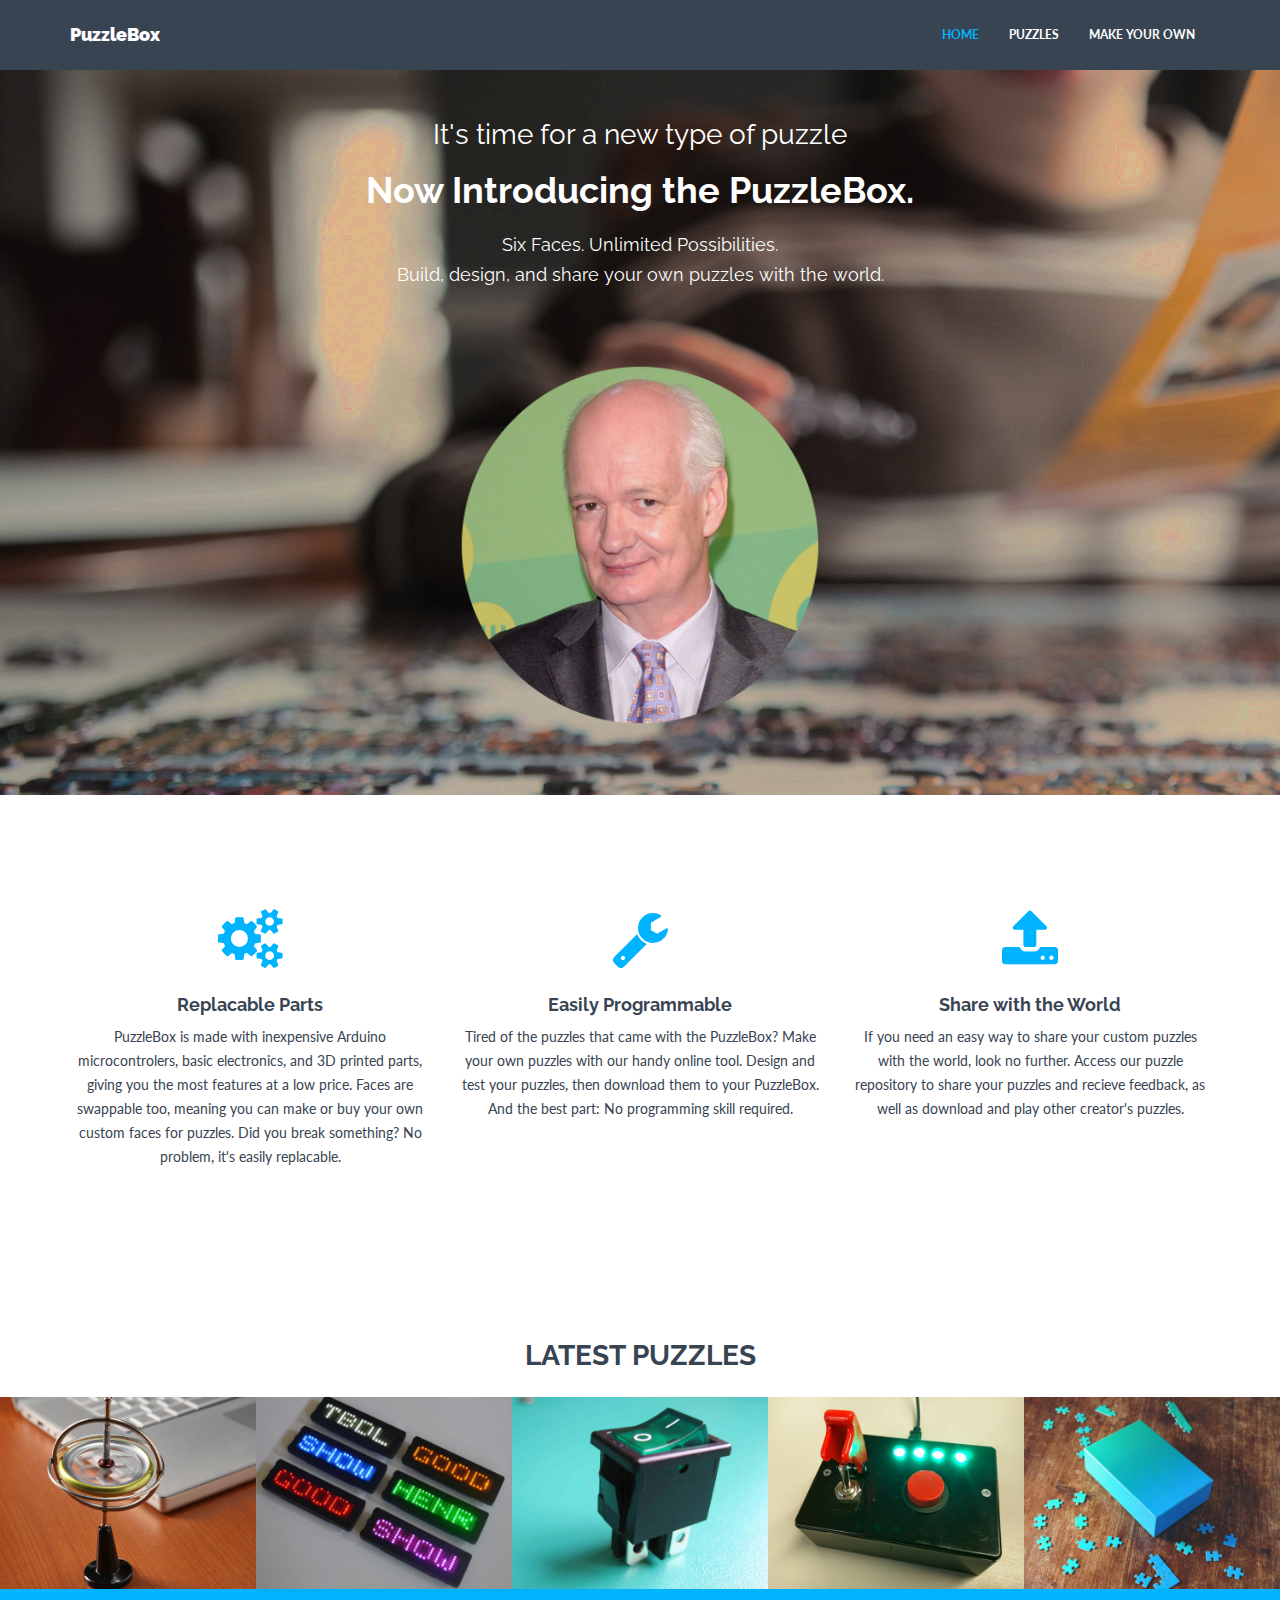
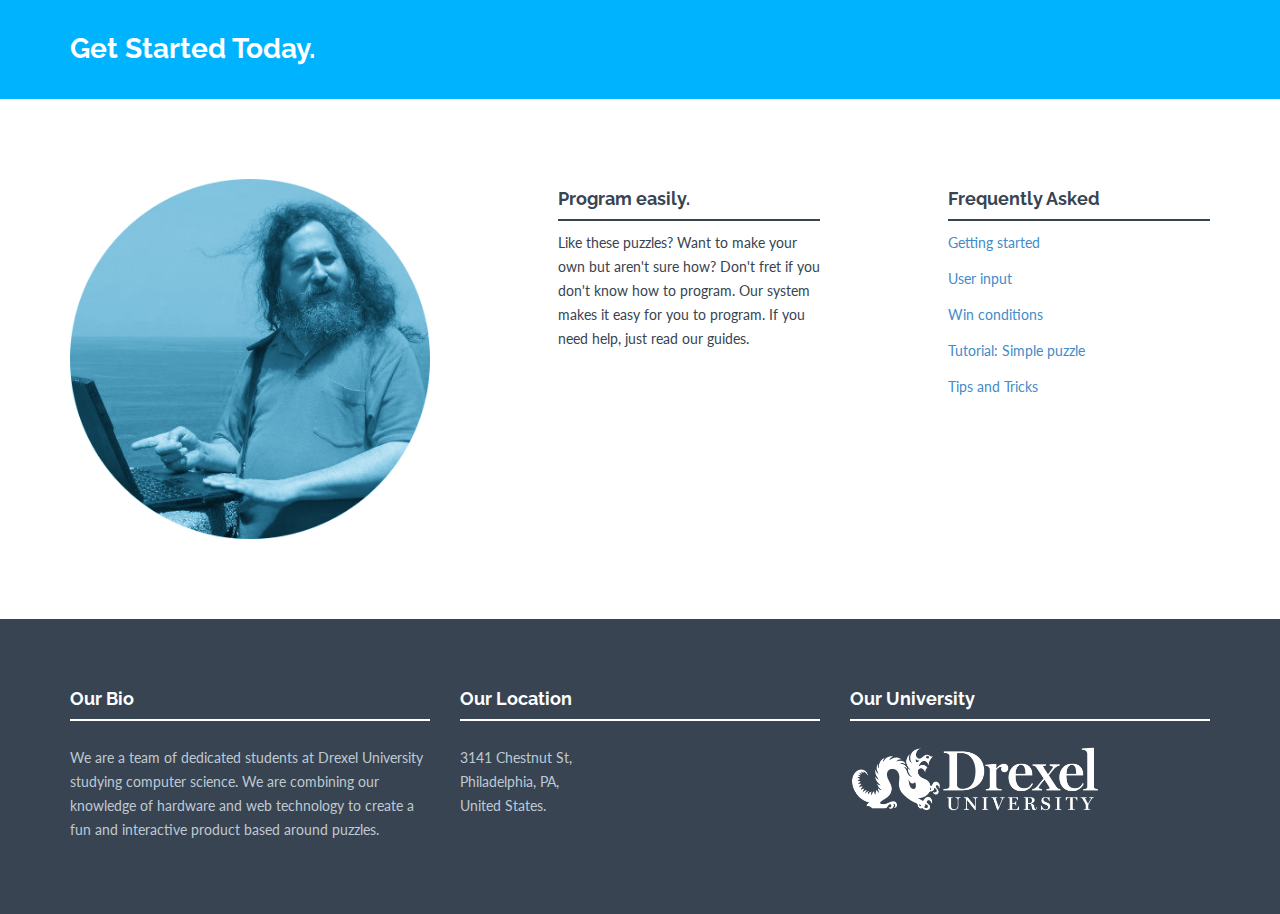
==== index.html @ 19bb9da5 "Initial commit" ====
<!DOCTYPE html>
<html lang="en">
  <head>
    <meta charset="utf-8">
    <meta http-equiv="X-UA-Compatible" content="IE=edge">
    <meta name="viewport" content="width=device-width, initial-scale=1">
    <meta name="description" content="">
    <meta name="author" content="">
    <link rel="shortcut icon" href="assets/ico/favicon.ico">

    <title>SOLID - Bootstrap 3 Theme</title>

    <!-- Bootstrap core CSS -->
    <link href="assets/css/bootstrap.css" rel="stylesheet">

    <!-- Custom styles for this template -->
    <link href="assets/css/style.css" rel="stylesheet">
    <link href="assets/css/font-awesome.min.css" rel="stylesheet">


    <!-- Just for debugging purposes. Don't actually copy this line! -->
    <!--[if lt IE 9]><script src="../../assets/js/ie8-responsive-file-warning.js"></script><![endif]-->

    <!-- HTML5 shim and Respond.js IE8 support of HTML5 elements and media queries -->
    <!--[if lt IE 9]>
      <script src="https://oss.maxcdn.com/libs/html5shiv/3.7.0/html5shiv.js"></script>
      <script src="https://oss.maxcdn.com/libs/respond.js/1.4.2/respond.min.js"></script>
    <![endif]-->

    <script src="assets/js/modernizr.js"></script>
  </head>

  <body>

    <!-- Fixed navbar -->
    <div class="navbar navbar-default navbar-fixed-top" role="navigation">
      <div class="container">
        <div class="navbar-header">
          <button type="button" class="navbar-toggle" data-toggle="collapse" data-target=".navbar-collapse">
            <span class="sr-only">Toggle navigation</span>
            <span class="icon-bar"></span>
            <span class="icon-bar"></span>
            <span class="icon-bar"></span>
          </button>
          <a class="navbar-brand" href="index.html">PuzzleBox</a>
        </div>
        <div class="navbar-collapse collapse navbar-right">
          <ul class="nav navbar-nav">
            <li class="active"><a href="index.html">HOME</a></li>
            <li><a href="puzzles.html">PUZZLES</a></li>
            <li><a href="makifier.html">MAKE YOUR OWN</a></li>
          </ul>
        </div><!--/.nav-collapse -->
      </div>
    </div>

	<!-- *****************************************************************************************************************
	 HEADERWRAP
	 ***************************************************************************************************************** -->
	<div id="headerwrap">
	    <div class="container">
			<div class="row">
				<div class="col-lg-8 col-lg-offset-2">
					<h3>It's time for a new type of puzzle</h3>
					<h1>Now Introducing the PuzzleBox.</h1>
					<h5>Six Faces. Unlimited Possibilities.</h5>
					<h5>Build, design, and share your own puzzles with the world.</h5>
				</div>
				<div class="col-lg-8 col-lg-offset-2 himg">
					<img src="assets/img/mochrie.png" width="500px" class="img-responsive">
				</div>
			</div><!-- /row -->
	    </div> <!-- /container -->
	</div><!-- /headerwrap -->

	<!-- *****************************************************************************************************************
	 SERVICE LOGOS
	 ***************************************************************************************************************** -->
	 <div id="service">
	 	<div class="container">
 			<div class="row centered">
 				<div class="col-md-4">
 					<i class="fa fa-gears"></i>
 					<h4>Replacable Parts</h4>
 					<p>PuzzleBox is made with inexpensive Arduino microcontrolers, basic electronics, and 3D printed parts, giving you the most features at a low price. Faces are swappable too, meaning you can make or buy your own custom faces for puzzles. Did you break something? No problem, it's easily replacable.</p>
 				</div>
 				<div class="col-md-4">
 					<i class="fa fa-wrench"></i>
 					<h4>Easily Programmable</h4>
 					<p>Tired of the puzzles that came with the PuzzleBox? Make your own puzzles with our handy online tool. Design and test your puzzles, then download them to your PuzzleBox. And the best part: No programming skill required.</p>
 				</div>
 				<div class="col-md-4">
 					<i class="fa fa-upload"></i>
 					<h4>Share with the World</h4>
 					<p>If you need an easy way to share your custom puzzles with the world, look no further. Access our puzzle repository to share your puzzles and recieve feedback, as well as download and play other creator's puzzles.</p>
 				</div>
	 		</div>
	 	</div><!--/container -->
	 </div><!--/service -->

	<!-- *****************************************************************************************************************
	 PUZZLE SECTION
	 ***************************************************************************************************************** -->
	 <div id="puzzlewrap" class="no-margin-bottom">
        <h3>LATEST PUZZLES</h3>

        <div class="puzzle-centered">
            <div class="recentitems puzzle">
				<div class="puzzle-item">
					<div class="he-wrap tpl6">
					<img src="assets/img/puzzles/puzzle_01.jpg" alt="">
						<div class="he-view">
							<div class="bg a0" data-animate="fadeIn">
                                <h3 class="a1" data-animate="fadeInDown">Gyroscope</h3>
                                <a data-rel="prettyPhoto" href="assets/img/puzzle/puzzle_09.jpg" class="dmbutton a2" data-animate="fadeInUp"><i class="fa fa-search"></i></a>
                                <a href="single-project.html" class="dmbutton a2" data-animate="fadeInUp"><i class="fa fa-link"></i></a>
                        	</div><!-- he bg -->
						</div><!-- he view -->
					</div><!-- he wrap -->
				</div><!-- end col-12 -->

                <div class="puzzle-item">
                    <div class="he-wrap tpl6">
					<img src="assets/img/puzzles/puzzle_02.jpg" alt="">
						<div class="he-view">
							<div class="bg a0" data-animate="fadeIn">
                                <h3 class="a1" data-animate="fadeInDown">A Web Design Item</h3>
                                <a data-rel="prettyPhoto" href="assets/img/puzzle/puzzle_02.jpg" class="dmbutton a2" data-animate="fadeInUp"><i class="fa fa-search"></i></a>
                                <a href="single-project.html" class="dmbutton a2" data-animate="fadeInUp"><i class="fa fa-link"></i></a>
                        	</div><!-- he bg -->
						</div><!-- he view -->
					</div><!-- he wrap -->
				</div><!-- end col-12 -->

                <div class="puzzle-item">
                    <div class="he-wrap tpl6">
					<img src="assets/img/puzzles/puzzle_03.jpg" alt="">
						<div class="he-view">
							<div class="bg a0" data-animate="fadeIn">
                                <h3 class="a1" data-animate="fadeInDown">Switch</h3>
                                <a data-rel="prettyPhoto" href="assets/img/puzzle/puzzle_03.jpg" class="dmbutton a2" data-animate="fadeInUp"><i class="fa fa-search"></i></a>
                                <a href="single-project.html" class="dmbutton a2" data-animate="fadeInUp"><i class="fa fa-link"></i></a>
                        	</div><!-- he bg -->
						</div><!-- he view -->
					</div><!-- he wrap -->
				</div><!-- end col-12 -->

                <div class="puzzle-item">
                    <div class="he-wrap tpl6">
					<img src="assets/img/puzzles/puzzle_04.jpg" alt="">
						<div class="he-view">
							<div class="bg a0" data-animate="fadeIn">
                                <h3 class="a1" data-animate="fadeInDown">Button</h3>
                                <a data-rel="prettyPhoto" href="assets/img/puzzle/puzzle_04.jpg" class="dmbutton a2" data-animate="fadeInUp"><i class="fa fa-search"></i></a>
                                <a href="single-project.html" class="dmbutton a2" data-animate="fadeInUp"><i class="fa fa-link"></i></a>
                        	</div><!-- he bg -->
						</div><!-- he view -->
					</div><!-- he wrap -->
				</div><!-- end col-12 -->

                <div class="puzzle-item books">
                    <div class="he-wrap tpl6">
					<img src="assets/img/puzzles/puzzle_05.jpg" alt="">
						<div class="he-view">
							<div class="bg a0" data-animate="fadeIn">
                                <h3 class="a1" data-animate="fadeInDown">Simple Puzzle</h3>
                                <a data-rel="prettyPhoto" href="assets/img/puzzle/puzzle_05.jpg" class="dmbutton a2" data-animate="fadeInUp"><i class="fa fa-search"></i></a>
                                <a href="single-project.html" class="dmbutton a2" data-animate="fadeInUp"><i class="fa fa-link"></i></a>
                        	</div><!-- he bg -->
						</div><!-- he view -->
					</div><!-- he wrap -->
				</div><!-- end col-12 -->

            </div><!-- puzzle -->
        </div><!-- puzzle container -->
	 </div><!--/puzzlewrap -->

     <!-- *****************************************************************************************************************
 	 BLUE WRAP
 	 ***************************************************************************************************************** -->
 	<div id="blue" class="no-margin-top">
 	    <div class="container">
 			<div class="row">
 				<h3>Get Started Today.</h3>
 			</div><!-- /row -->
 	    </div> <!-- /container -->
 	</div><!-- /blue -->

     <!-- *****************************************************************************************************************
      MIDDLE CONTENT
      ***************************************************************************************************************** -->

      <div class="container mtb">
         <div class="row">
             <div class="col-lg-4">
                 <img src="assets/img/programmer.jpg" alt="">
             </div>

             <div class="col-lg-3 col-lg-offset-1">
                 <h4>Program easily.</h4>
                 <div class="hline"></div>
                 <p>Like these puzzles? Want to make your own but aren't sure how? Don't fret if you don't know how to program. Our system makes it easy for you to program. If you need help, just read our guides.</p>
             </div>

             <div class="col-lg-3 col-lg-offset-1">
                 <h4>Frequently Asked</h4>
                 <div class="hline"></div>
                 <p><a href="#">Getting started</a></p>
                 <p><a href="#">User input</a></p>
                 <p><a href="#">Win conditions</a></p>
                 <p><a href="#">Tutorial: Simple puzzle</a></p>
                 <p><a href="#">Tips and Tricks</a></p>
             </div>

         </div><!--/row -->
      </div><!--/container -->

	<!-- *****************************************************************************************************************
	 FOOTER
	 ***************************************************************************************************************** -->
	 <div id="footerwrap">
	 	<div class="container">
		 	<div class="row">
		 		<div class="col-lg-4">
		 			<h4>Our Bio</h4>
		 			<div class="hline-w"></div>
		 			<p>We are a team of dedicated students at Drexel University studying computer science. We are combining our knowledge of hardware and web technology to create a fun and interactive product based around puzzles.</p>
		 		</div>
		 		<div class="col-lg-4">
                    <h4>Our Location</h4>
		 			<div class="hline-w"></div>
		 			<p>
		 				3141 Chestnut St,<br/>
		 				Philadelphia, PA,<br/>
		 				United States.<br/>
		 			</p>
		 		</div>
		 		<div class="col-lg-4">
                    <h4>Our University</h4>
		 			<div class="hline-w"></div>
                    <img src="assets/img/logo.png" width="250px" alt="">
		 		</div>

		 	</div><!--/row -->
	 	</div><!--/container -->
	 </div><!--/footerwrap -->

    <!-- Bootstrap core JavaScript
    ================================================== -->
    <!-- Placed at the end of the document so the pages load faster -->
    <script src="https://ajax.googleapis.com/ajax/libs/jquery/1.11.0/jquery.min.js"></script>
    <script src="assets/js/bootstrap.min.js"></script>
	<script src="assets/js/retina-1.1.0.js"></script>
	<script src="assets/js/jquery.hoverdir.js"></script>
	<script src="assets/js/jquery.hoverex.min.js"></script>
	<script src="assets/js/jquery.prettyPhoto.js"></script>
  	<script src="assets/js/jquery.isotope.min.js"></script>
  	<script src="assets/js/custom.js"></script>
    <script src="assets/js/puzzle.js"></script>

  </body>
</html>
---- assets/css/style.css ----
@import url(http://fonts.googleapis.com/css?family=Raleway:400,700,900);
@import url(http://fonts.googleapis.com/css?family=Lato:400,900);
@import url("prettyPhoto.css") screen;
@import url("hoverex-all.css") screen;

/*	################################################################
	1. GENERAL STRUCTURES
################################################################# */
	* {
		margin: 0;
		padding: 0px;
	}

body {
	background: #ffffff;
	margin: 0;
	height: 100%;
	color: #384452;
	font-family: 'Lato', sans-serif;
	font-weight: 400;
	}

h1, h2, h3, h4, h5, h6 {
	font-family: 'Raleway', sans-serif;
	font-weight: 700;
}

p {
	padding: 0;
	margin-bottom: 12px;
	font-family: 'Lato', sans-serif;
	font-weight: 400;
	font-size: 14px;
	line-height: 24px;
	color: #384452;
	margin-top: 10px;
}

img {
	height: auto;
	max-width: 100%;
}

a {
	padding: 0;
	margin: 0;
	text-decoration: none;
	-webkit-transition: background-color .4s linear, color .4s linear;
	-moz-transition: background-color .4s linear, color .4s linear;
	-o-transition: background-color .4s linear, color .4s linear;
	-ms-transition: background-color .4s linear, color .4s linear;
	transition: background-color .4s linear, color .4s linear;
}
a:hover,
a:focus {
  text-decoration: none;
  color:#01b2fe;
}

::-moz-selection  {
	color: #fff;
	text-shadow:none;
	background:#2B2E31;
}
::selection {
	color: #fff;
	text-shadow:none;
	background:#2B2E31;
}

.centered {
	text-align: center
}

/*	################################################################
	BOOTSTRAP MODIFICATIONS & TWEAKS
################################################################# */
.navbar {
	min-height: 70px;
	padding-top: 10px;
	margin-bottom: 0px;
}

.navbar-brand {
	font-family: 'Raleway', sans-serif;
	font-weight: 900;
}

.navbar-header .navbar-brand {
	color: white;
}

.navbar-default .navbar-nav > li > a {
	color: white;
	font-weight: 700;
	font-size: 12px;
}

.navbar-default .navbar-nav > li > a:hover {
	color: #00b3fe;
}

.navbar-default .navbar-nav > .active > a, .navbar-default .navbar-nav > .active > a:hover, .navbar-default .navbar-nav > .active > a:focus {
	color: #00b3fe;
	background-color: transparent;
}

.navbar-default {
	background-color: #384452;
	border-color: transparent;
}

.dropdown-menu {
	background: #384452;
}

.dropdown-menu > li > a {
	color: white;
	font-weight: 700;
	font-size: 12px;
}

.btn-theme {
  color: #fff;
  background-color: #384452;
  border-color: #384452;
  margin: 4px;
}
.btn-theme:hover,
.btn-theme:focus,
.btn-theme:active,
.btn-theme.active,
.open .dropdown-toggle.btn-theme {
  color: #fff;
  background-color: #00b3fe;
  border-color: #00b3fe;
}

.dmbutton:hover,
.dmbutton:active,
.dmbutton:focus{
	color: #ffffff;
	background-color: #222222;
	border-color: #ffffff;
}
.dmbutton {
	background:rgba(0, 0, 0, 0);
	border: 1px solid #ffffff;
	color: #ffffff;
	-webkit-border-radius: 2px;
	border-radius: 2px;
	padding-top: 1.025rem;
	padding-right: 2.25rem;
	letter-spacing:0.85px;
	padding-bottom: 1.0875rem;
	padding-left: 2.25rem;
	font-size: 1.55rem;
	cursor: pointer;
	font-weight: normal;
	line-height: normal;
	margin: 0 0 1.25rem;
	text-decoration: none;
	text-align: center;
	display: inline-block;
	-webkit-transition: background-color 300ms ease-out;
	-moz-transition: background-color 300ms ease-out;
	transition: background-color 300ms ease-out;
	-webkit-appearance: none;
	font-weight: normal !important;
}

.mtb {
	margin-top: 80px;
	margin-bottom: 80px;
}

.mb {
	margin-bottom: 60px;
}

.mt {
	margin-top: 60px;
}

.hline {
	border-bottom: 2px solid #384452;
}

.hline-w {
	border-bottom: 2px solid #ffffff;
	margin-bottom: 25px;
}
/*	################################################################
	SITE WRAPS
################################################################# */

#headerwrap {
	/*background-color: #00b3fe;*/
	background-image: url("../img/puzzle.png");
	min-height: 550px;
	padding-top: 100px;
	padding-bottom: 0px;
	text-align: center;
}

#headerwrap h3, h5 {
	color: white;
	font-weight: 400;
}

#headerwrap h1 {
	color: white;
	margin-bottom: 25px;
}

#headerwrap .img-responsive {
	margin: 0 auto;
}

/* Services Wrap */
#service {
	margin-top: 100px;
	margin-bottom: 80px;
}

#service i {
	color: #00b3fe;
	font-size: 60px;
	padding: 15px;
}

/* puzzle Wrap */
#puzzlewrap {
	padding-top: 60px;
	margin-bottom: 60px;
	display: block;
	text-align: center
}

#puzzlewrap h3 {
	margin-bottom: 25px;
}

.puzzle {
	padding:0 !important;
	margin:0 !important;
	display:block;
}


.puzzle-item .title:before {border-radius:0; display:none}
.puzzle-item p {margin:0px 0 30px;}
.puzzle-item h3 {margin:-10px 0 10px; font-size:16px; text-transform:uppercase;}


.tpl6 h3
{
	color:#fff;
	margin:0;
	padding:40px 5px 0;
	font-size:16px;
	text-transform:uppercase;
}
.tpl6 .dmbutton
{
	display:inline-block;
	margin:30px 5px 20px 5px;
	font-size:13px;
}

.tpl6 .bg
{
	height:100%;
	width:100%;
	background-color:#00b3fe;
	background-color:rgba(0,179,254,.9);
	text-align:center;
}

/* Testimonials Wrap */
#twrap {
	background: url(../img/t-back.jpg) no-repeat center top;
	margin-top: 0px;
	padding-top:60px;
	text-align:center;
	background-attachment: relative;
	background-position: center center;
	min-height: 450px;
	width: 100%;

    -webkit-background-size: 100%;
    -moz-background-size: 100%;
    -o-background-size: 100%;
    background-size: 100%;

    -webkit-background-size: cover;
    -moz-background-size: cover;
    -o-background-size: cover;
    background-size: cover;
}

#twrap i {
	font-size: 50px;
	color: white;
	margin-bottom: 25px;
}

#twrap p {
	color: white;
	font-size: 15px;
	line-height: 30px;
}

/* clients logo */
#cwrap {
	background: #f7f7f7;
	margin-top: 0px;
	padding-top: 80px;
	padding-bottom: 100px;
}

#cwrap h3 {
	margin-bottom: 60px;
}

/* Footer */
#footerwrap {
	padding-top: 60px;
	padding-bottom: 60px;
	background: #384452;
}

#footerwrap p {
	color: #bfc9d3;
}

#footerwrap h4 {
	color: white;
}

#footerwrap i {
	font-size: 30px;
	color: #bfc9d3;
	padding-right: 25px;
}

#footerwrap i:hover {
	color: #00b3fe
}

/*	################################################################
	PAGE CONFIGURATIONS
################################################################# */
/* General Tweaks */

#blue {
	background: #00b3fe;
	margin-top: 60px;
	margin-bottom: 60px;
	padding-top: 25px;
	padding-bottom: 25px;
}

#blue h3 {
	color: white;
	margin-left: 15px;
}

.no-margin-top {
	margin-top: 0px !important;
}

.no-margin-bottom{
	margin-bottom: 0px !important;
}

.ctitle {
	color: #00b3fe;
	font-weight: 700;
	margin-bottom: 15px;
}

csmall {
	font-size: 12px;
	color: #b3b3b3;
}
csmall2 {
	font-size: 12px;
	color: #f39c12
}

.spacing {
	margin-top: 40px;
	margin-bottom: 40px;
}

.badge-theme {
	background: #00b3fe;
}

/* Contact Page */
#contactwrap {
	background: url(../img/contact.jpg) no-repeat center top;
	margin-top: -60px;
	padding-top:0px;
	text-align:center;
	background-attachment: relative;
	background-position: center center;
	min-height: 400px;
	width: 100%;

    -webkit-background-size: 100%;
    -moz-background-size: 100%;
    -o-background-size: 100%;
    background-size: 100%;

    -webkit-background-size: cover;
    -moz-background-size: cover;
    -o-background-size: cover;
    background-size: cover;
}

/* Blog Page */
.popular-posts {
	margin: 0px;
	padding-left: 0px;
	}

.popular-posts li {
	list-style: none;
	margin-bottom: 20px;
	min-height: 70px;
}
.popular-posts li a,
.popular-posts li a:hover {
	color:#2f2f2f;
	text-decoration: none;
	}

.popular-posts li img {
	float: left;
	margin-right: 20px;
	}

.popular-posts li em {
	font-family: 'Lato', sans-serif;
	font-size: 12px;
	color: #b3b3b3
	}

.popular-posts p {
	line-height: normal;
	margin-bottom: auto;
}

.share i {
	padding-right: 15px;
	font-size: 18px;
}
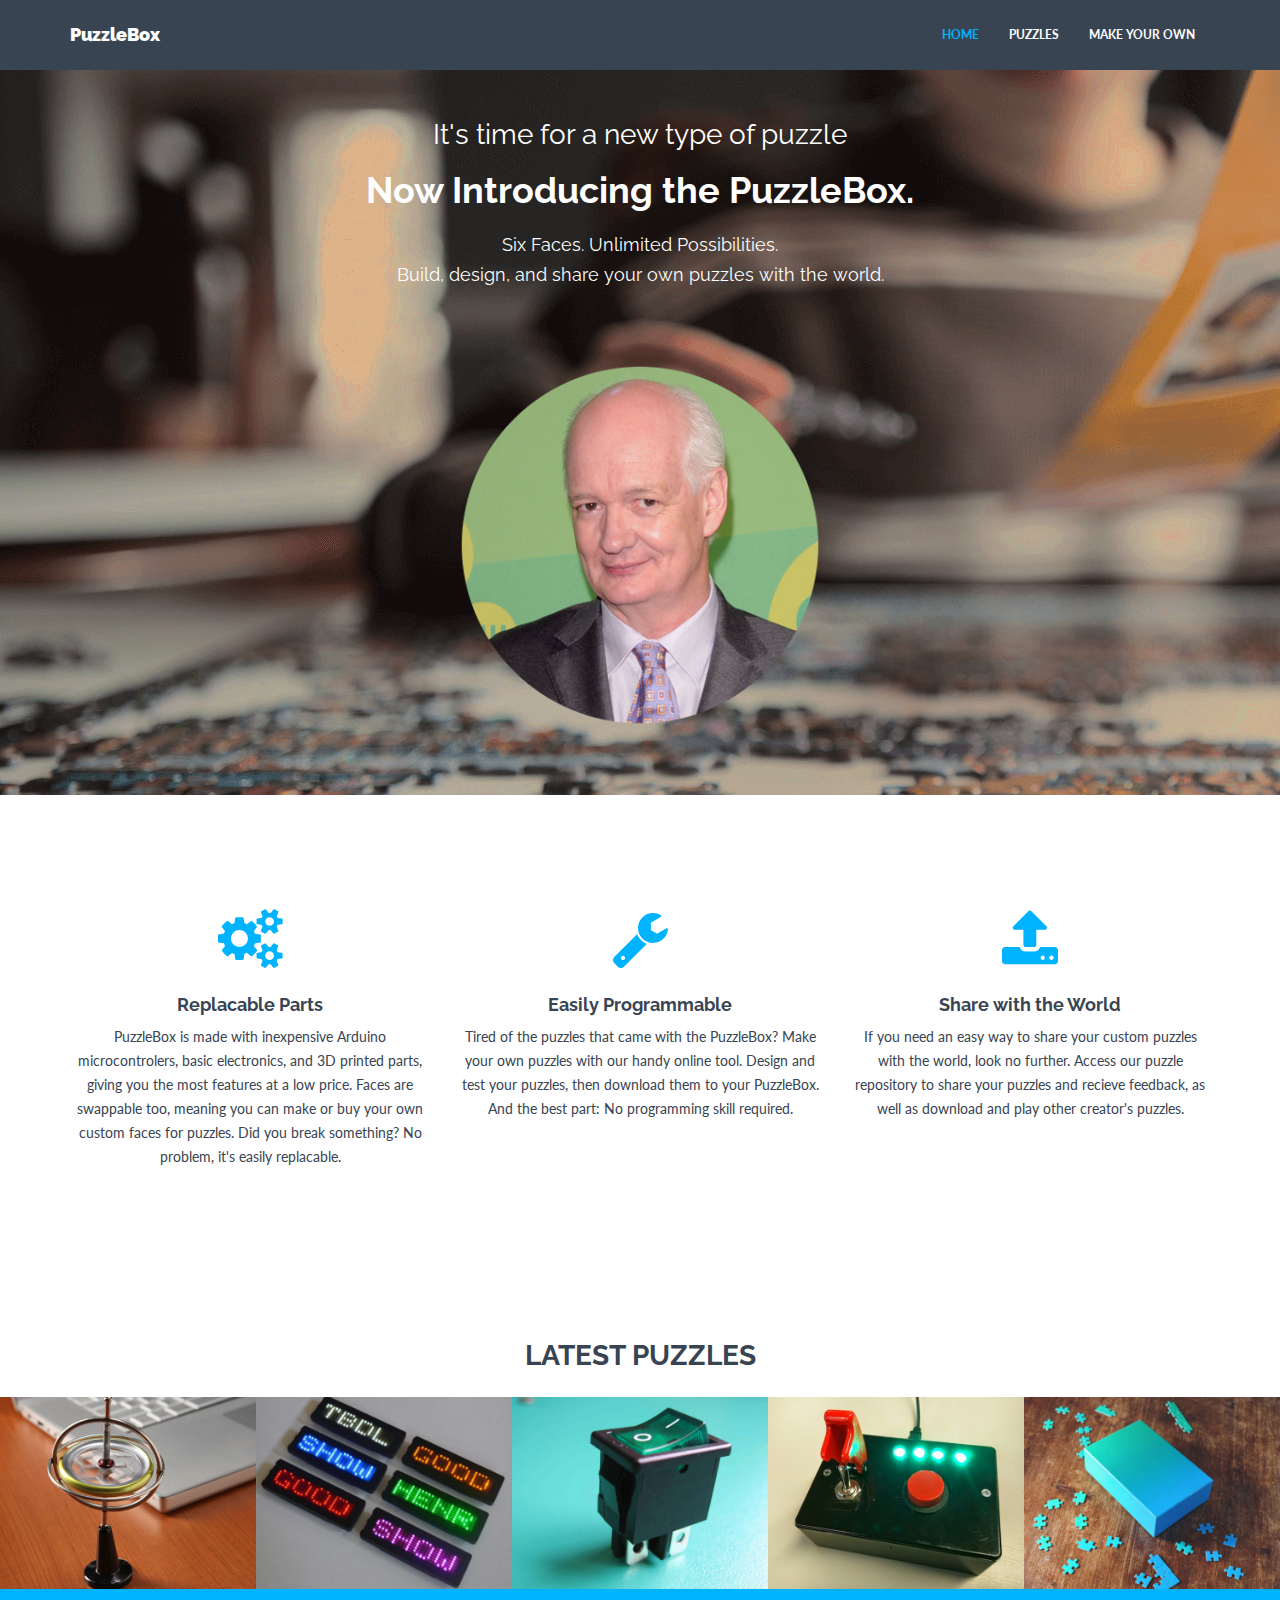
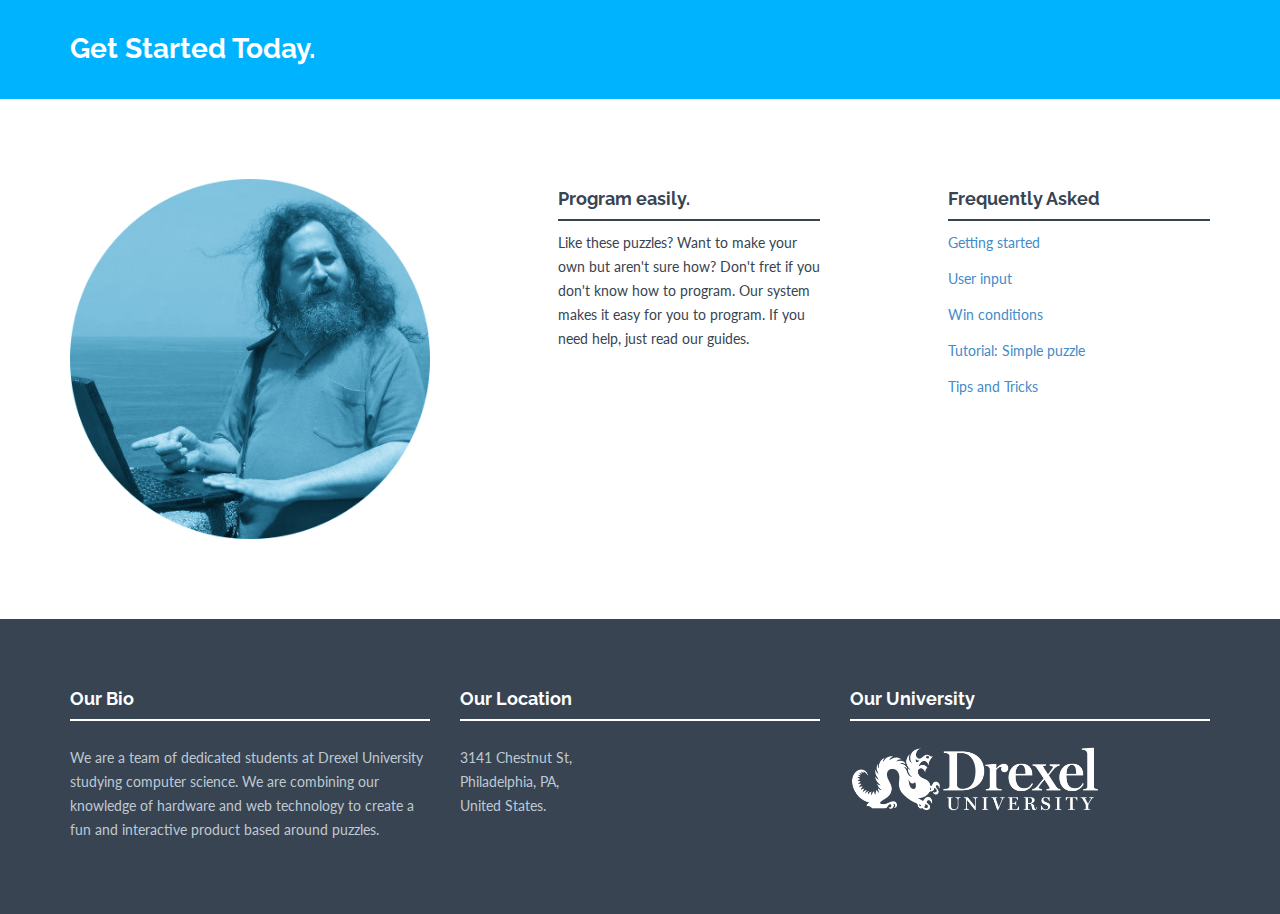
==== commit d34e8143: "AAAAAAAAAAAAAAAAAAAAAAAAAAAAAAAAAAAAAA IT BURNS" ====
--- a/index.html
+++ b/index.html
@@ -8,7 +8,7 @@
     <meta name="author" content="">
     <link rel="shortcut icon" href="assets/ico/favicon.ico">
 
-    <title>SOLID - Bootstrap 3 Theme</title>
+    <title>PuzzleBox</title>
 
     <!-- Bootstrap core CSS -->
     <link href="assets/css/bootstrap.css" rel="stylesheet">
@@ -124,7 +124,7 @@
 					<img src="assets/img/puzzles/puzzle_02.jpg" alt="">
 						<div class="he-view">
 							<div class="bg a0" data-animate="fadeIn">
-                                <h3 class="a1" data-animate="fadeInDown">A Web Design Item</h3>
+                                <h3 class="a1" data-animate="fadeInDown">LED Display</h3>
                                 <a data-rel="prettyPhoto" href="assets/img/puzzle/puzzle_02.jpg" class="dmbutton a2" data-animate="fadeInUp"><i class="fa fa-search"></i></a>
                                 <a href="single-project.html" class="dmbutton a2" data-animate="fadeInUp"><i class="fa fa-link"></i></a>
                         	</div><!-- he bg -->
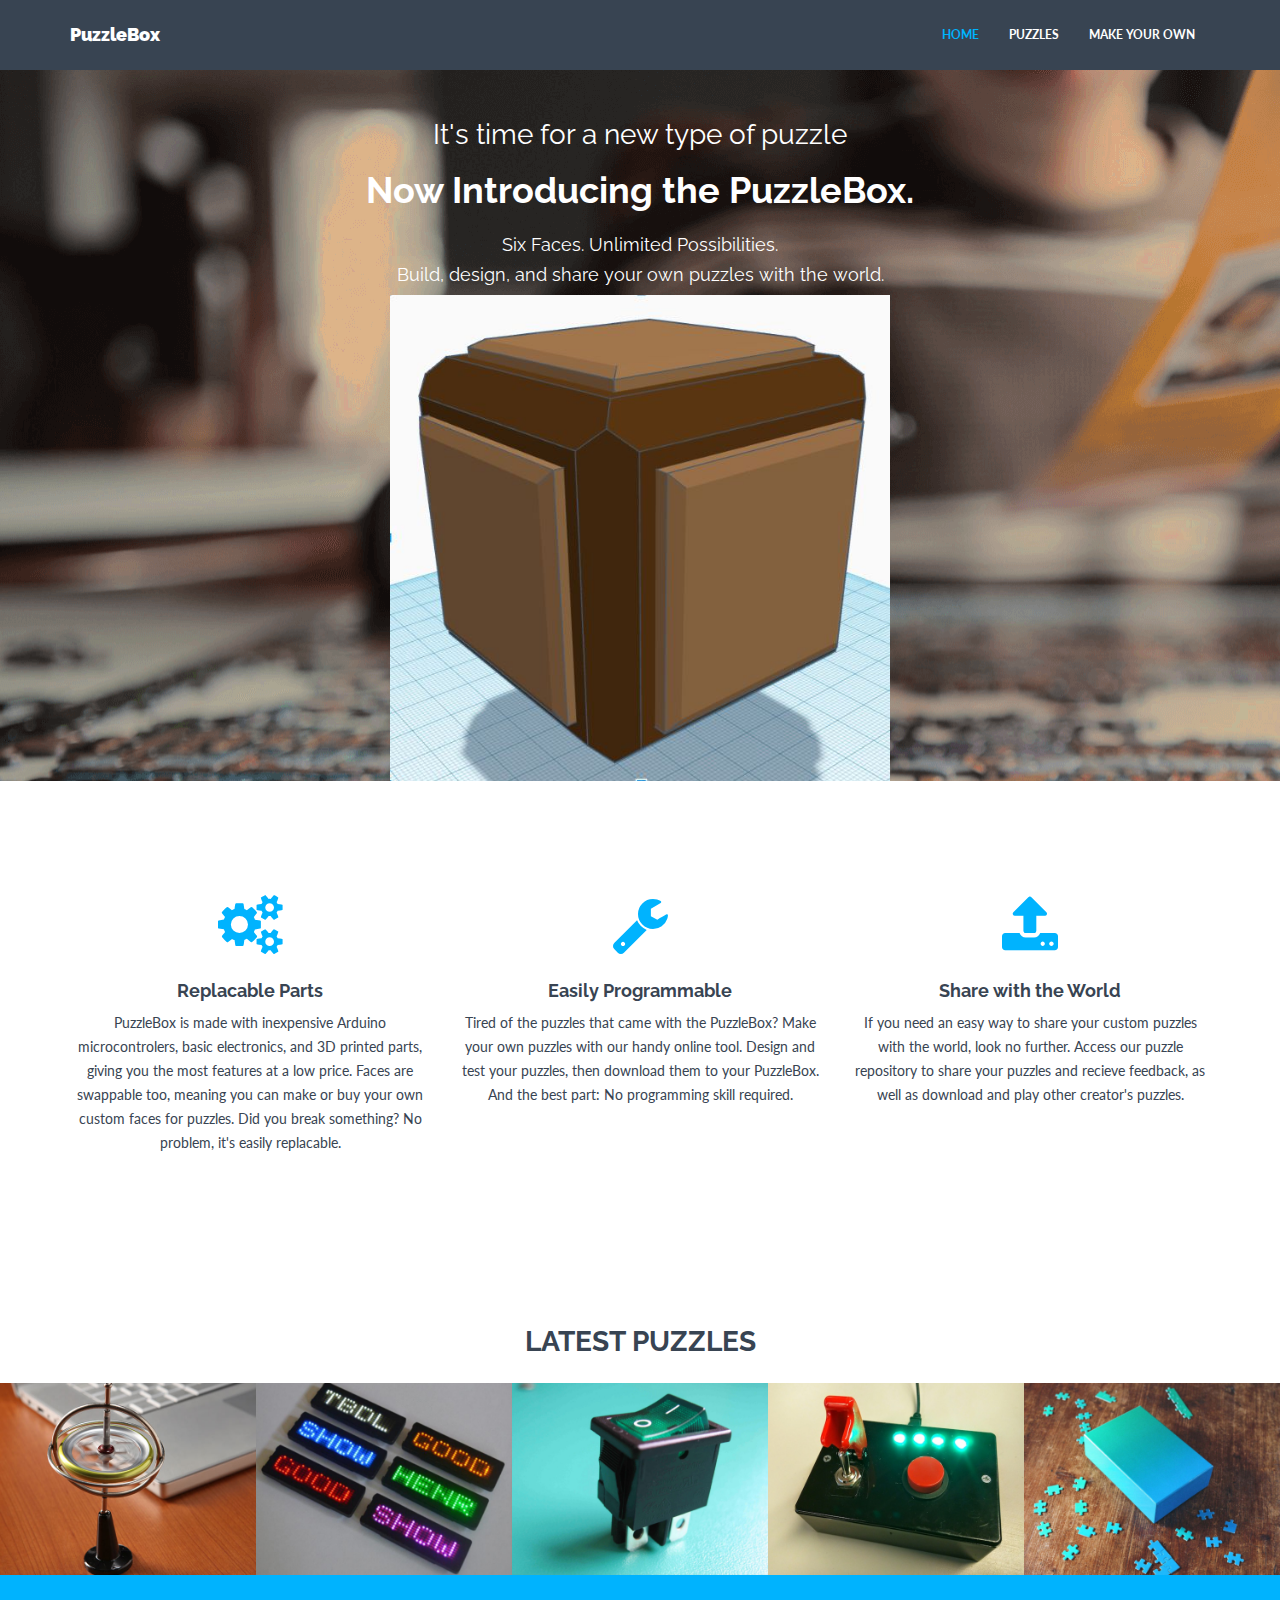
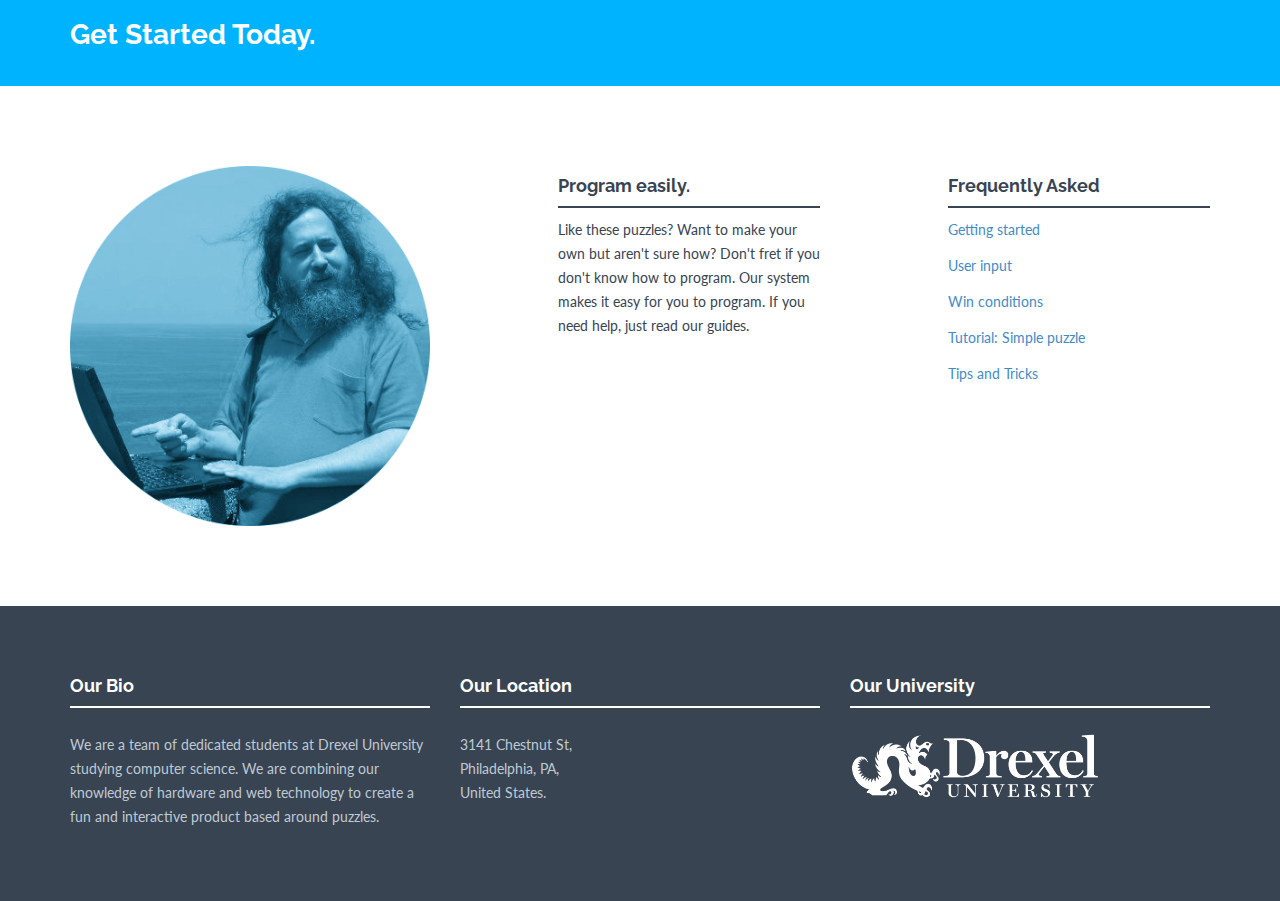
==== commit d12d081d: "Update index.html" ====
--- a/index.html
+++ b/index.html
@@ -67,7 +67,7 @@
 					<h5>Build, design, and share your own puzzles with the world.</h5>
 				</div>
 				<div class="col-lg-8 col-lg-offset-2 himg">
-					<img src="assets/img/mochrie.png" width="500px" class="img-responsive">
+					<img src="assets/img/box.jpg" width="500px" class="img-responsive">
 				</div>
 			</div><!-- /row -->
 	    </div> <!-- /container -->
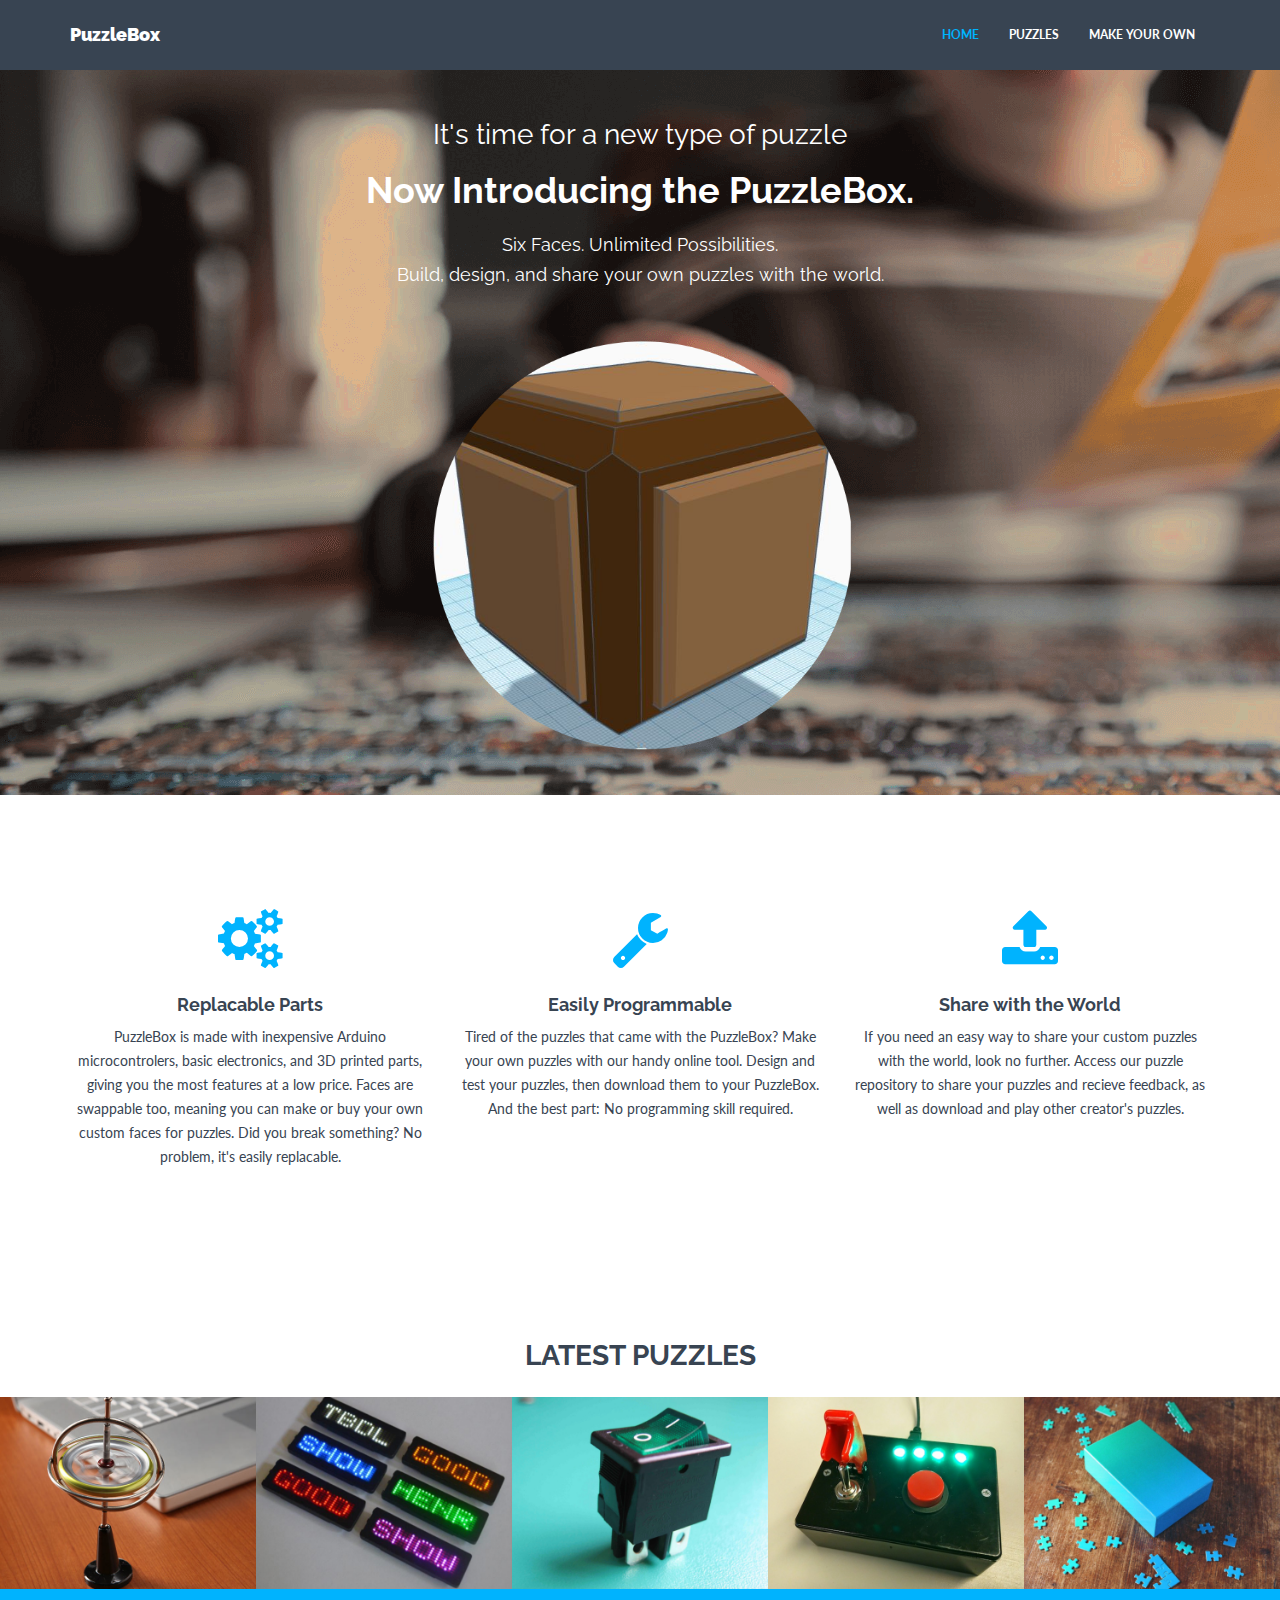
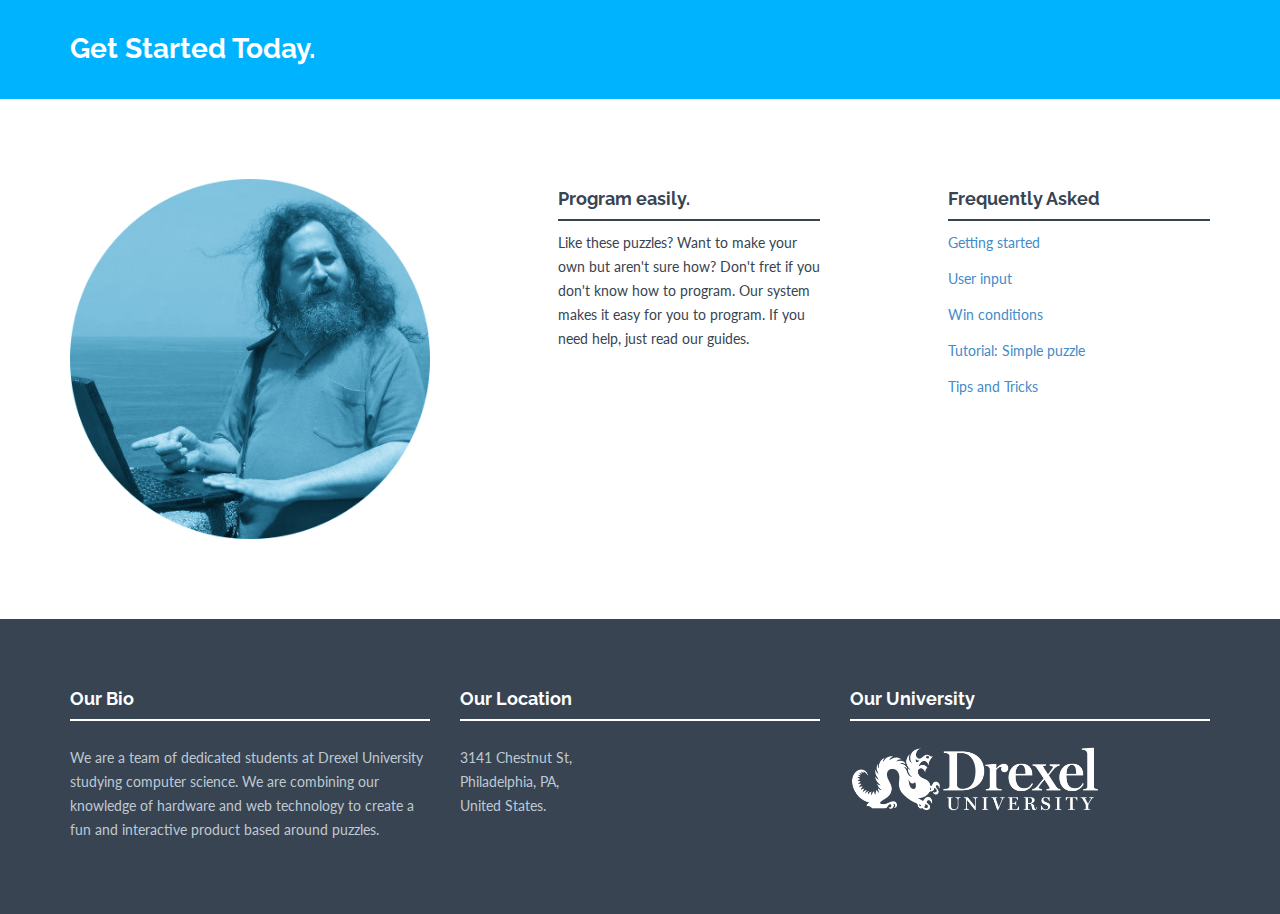
==== commit c94426ea: "Update index.html" ====
--- a/index.html
+++ b/index.html
@@ -67,7 +67,7 @@
 					<h5>Build, design, and share your own puzzles with the world.</h5>
 				</div>
 				<div class="col-lg-8 col-lg-offset-2 himg">
-					<img src="assets/img/box.jpg" width="500px" class="img-responsive">
+					<img src="assets/img/box.png" width="500px" class="img-responsive">
 				</div>
 			</div><!-- /row -->
 	    </div> <!-- /container -->
